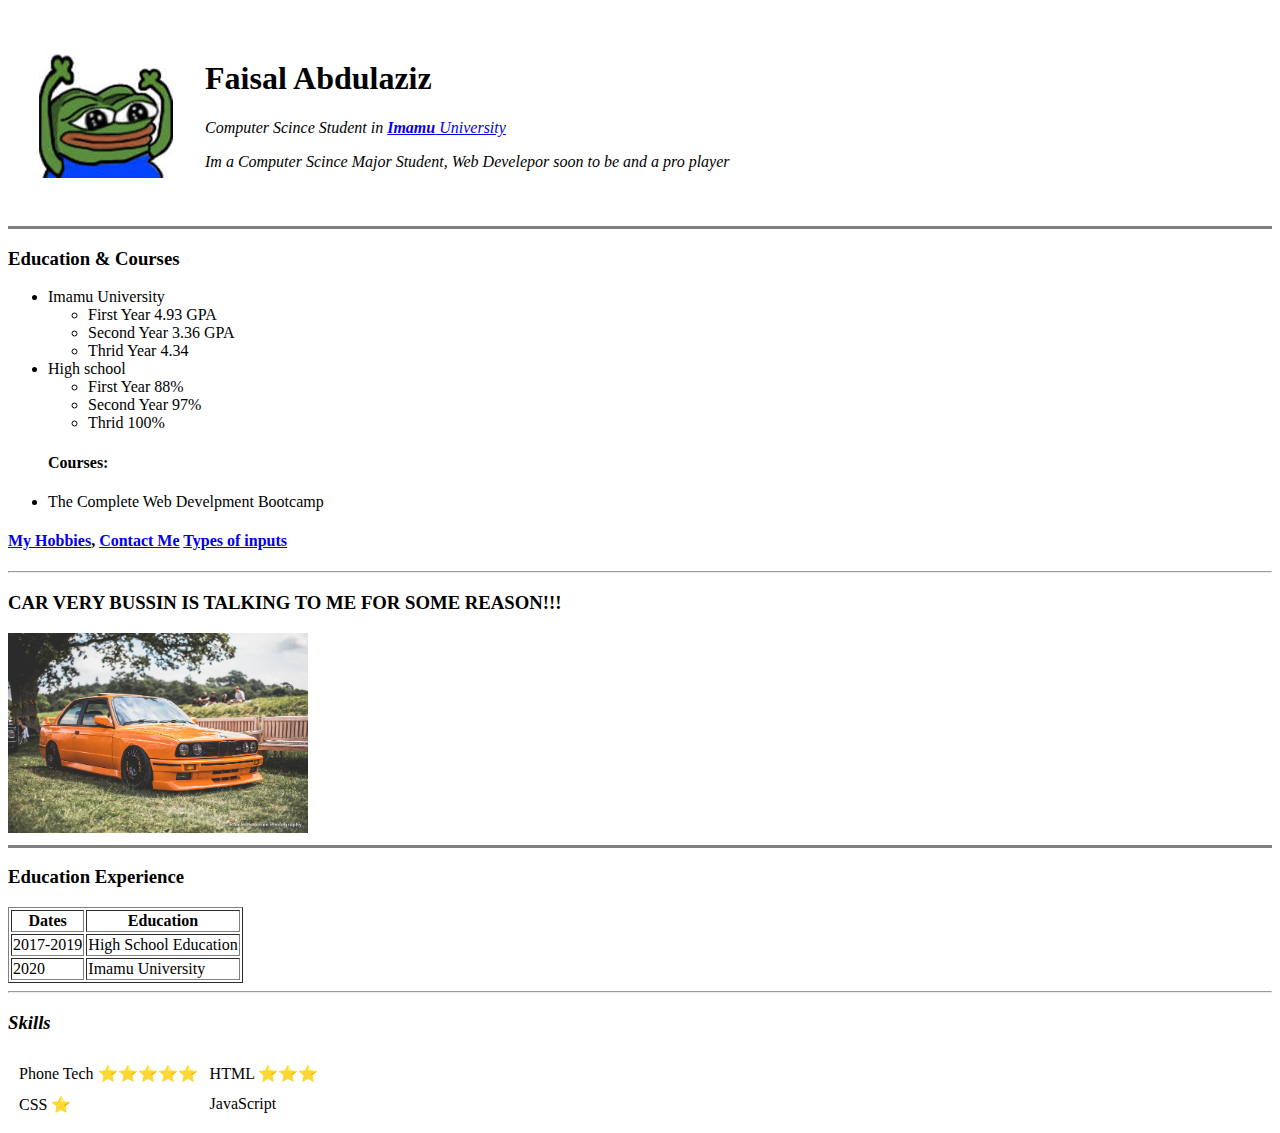
==== index.html @ 0d48f2e2 "add initial CV website" ====
<!DOCTYPE html>
<html>
  <head>
    <meta charset="utf-8">
    <title>Faisal Personal Site</title>
  </head>
  <body>
    <table cellspacing="30">
      <tr>
        <td><img src="images/HYPERS.jpg" alt="cute pepo happy"></td>
        <td>
          <h1>Faisal Abdulaziz</h1>
        <p><em>Computer Scince Student in <a href="https://imamu.edu.sa/en/Pages/default.aspx"><strong>Imamu</strong> University</a><em></p>
        <p> Im a Computer Scince Major Student, Web Develepor soon to be and a pro player</p>
        </td>
      </tr>
    </table>

    <hr size="3" noshade>
    <h3>Education & Courses</h3>
    <ul><!-- this is an unorderd list -->
      <li>Imamu University<ul>
        <li>First Year 4.93 GPA</li>
        <li>Second Year 3.36 GPA</li>
        <li>Thrid Year 4.34</li>
      </ul></li>
      <li>High school <ul>
        <li>First Year 88%</li>
        <li>Second Year 97%</li>
        <li>Thrid 100%</li>
      </ul></li>
      <h4>Courses:</h4>
      <li>The Complete Web Develpment Bootcamp</li>

    </ul>
  <h4><a href="hobbies.html"> My Hobbies</a>, <a href="CONTACT.html">Contact Me</a>  <a href="inputs.html">Types of inputs</a></h4>

<hr>
<h3>CAR VERY BUSSIN IS TALKING TO ME FOR SOME REASON!!!</h3>
<img src="images/orange E30 sick.jpg" width="300" hight="300">

<hr size="3" noshade>
<h3>Education Experience</h3>
<table border="1">
  <thead>
    <th>Dates</th>
    <th>Education</th>
  </thead>
  <tbody>
    <tr>
      <td>2017-2019</td>
      <td>High School Education</td>
    </tr>
    <tr>
      <td>2020</td>
      <td>Imamu University</td>
    </tr>
  </tbody>
</table>

<hr>

<h3><em>Skills</em></h3>

<table cellspacing="10">

<tbody>
  <tr>
    <td>Phone Tech ⭐⭐⭐⭐⭐</td>
    <td>HTML ⭐⭐⭐</td>
  </tr>
  <tr>
    <td>CSS ⭐</td>
    <td>JavaScript  </td>
  </tr>


  </tbody>

</table>


  </body>
</html>
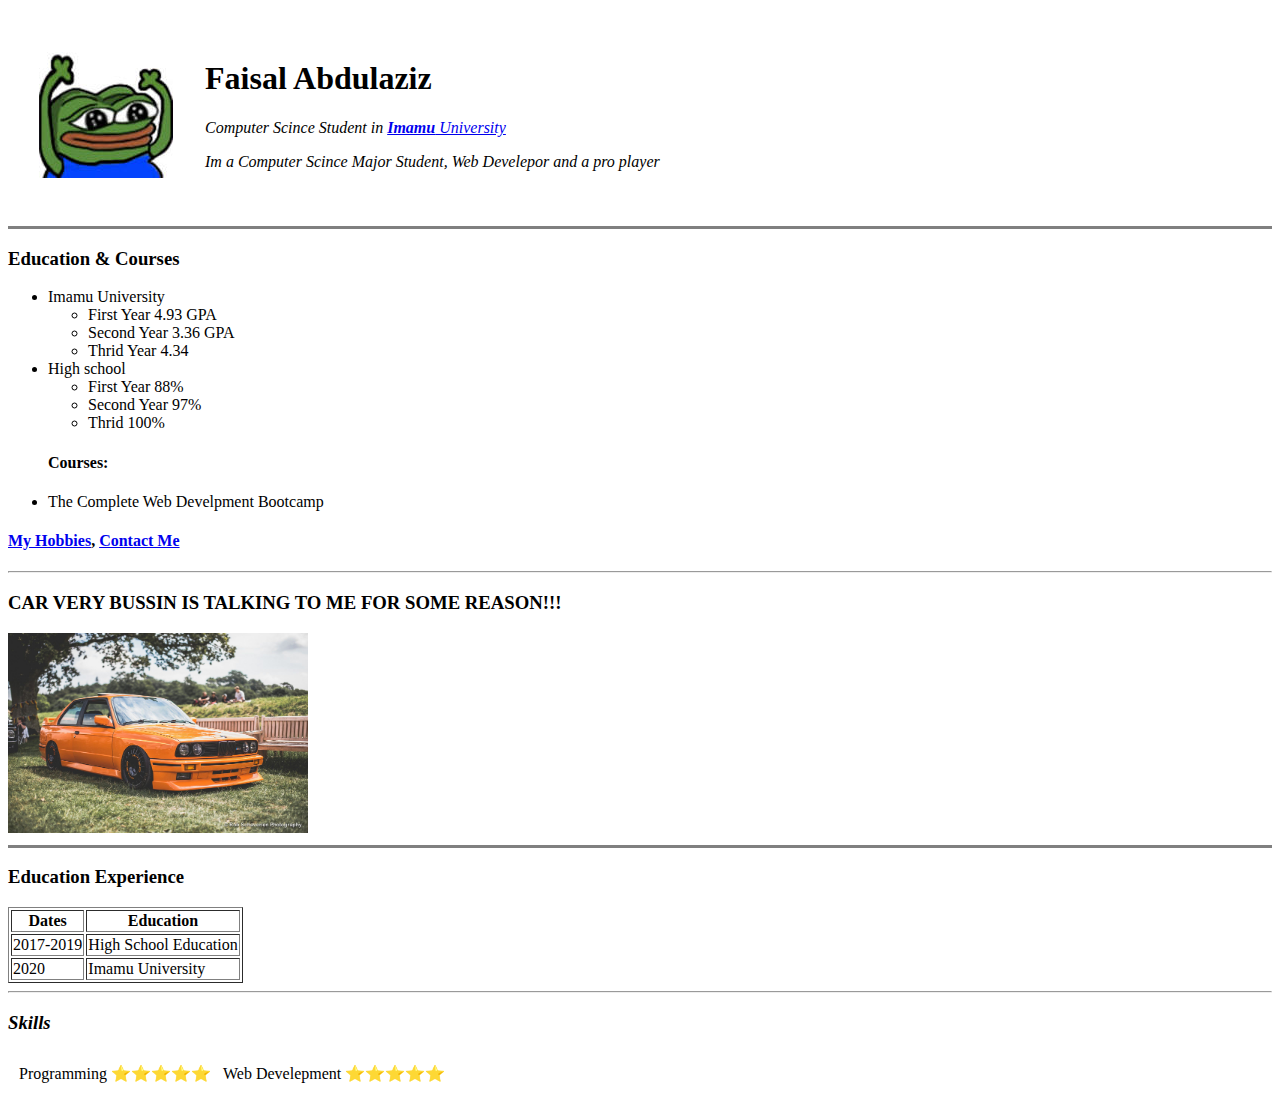
==== commit 2316eced: "change on index" ====
--- a/index.html
+++ b/index.html
@@ -11,7 +11,7 @@
         <td>
           <h1>Faisal Abdulaziz</h1>
         <p><em>Computer Scince Student in <a href="https://imamu.edu.sa/en/Pages/default.aspx"><strong>Imamu</strong> University</a><em></p>
-        <p> Im a Computer Scince Major Student, Web Develepor soon to be and a pro player</p>
+        <p> Im a Computer Scince Major Student, Web Develepor and a pro player</p>
         </td>
       </tr>
     </table>
@@ -33,7 +33,7 @@
       <li>The Complete Web Develpment Bootcamp</li>
 
     </ul>
-  <h4><a href="hobbies.html"> My Hobbies</a>, <a href="CONTACT.html">Contact Me</a>  <a href="inputs.html">Types of inputs</a></h4>
+  <h4><a href="hobbies.html"> My Hobbies</a>, <a href="CONTACT.html">Contact Me</a>  </h4>
 
 <hr>
 <h3>CAR VERY BUSSIN IS TALKING TO ME FOR SOME REASON!!!</h3>
@@ -66,13 +66,10 @@
 
 <tbody>
   <tr>
-    <td>Phone Tech ⭐⭐⭐⭐⭐</td>
-    <td>HTML ⭐⭐⭐</td>
+    <td>Programming ⭐⭐⭐⭐⭐</td>
+    <td>Web Develepment ⭐⭐⭐⭐⭐</td>
   </tr>
-  <tr>
-    <td>CSS ⭐</td>
-    <td>JavaScript  </td>
-  </tr>
+
 
 
   </tbody>
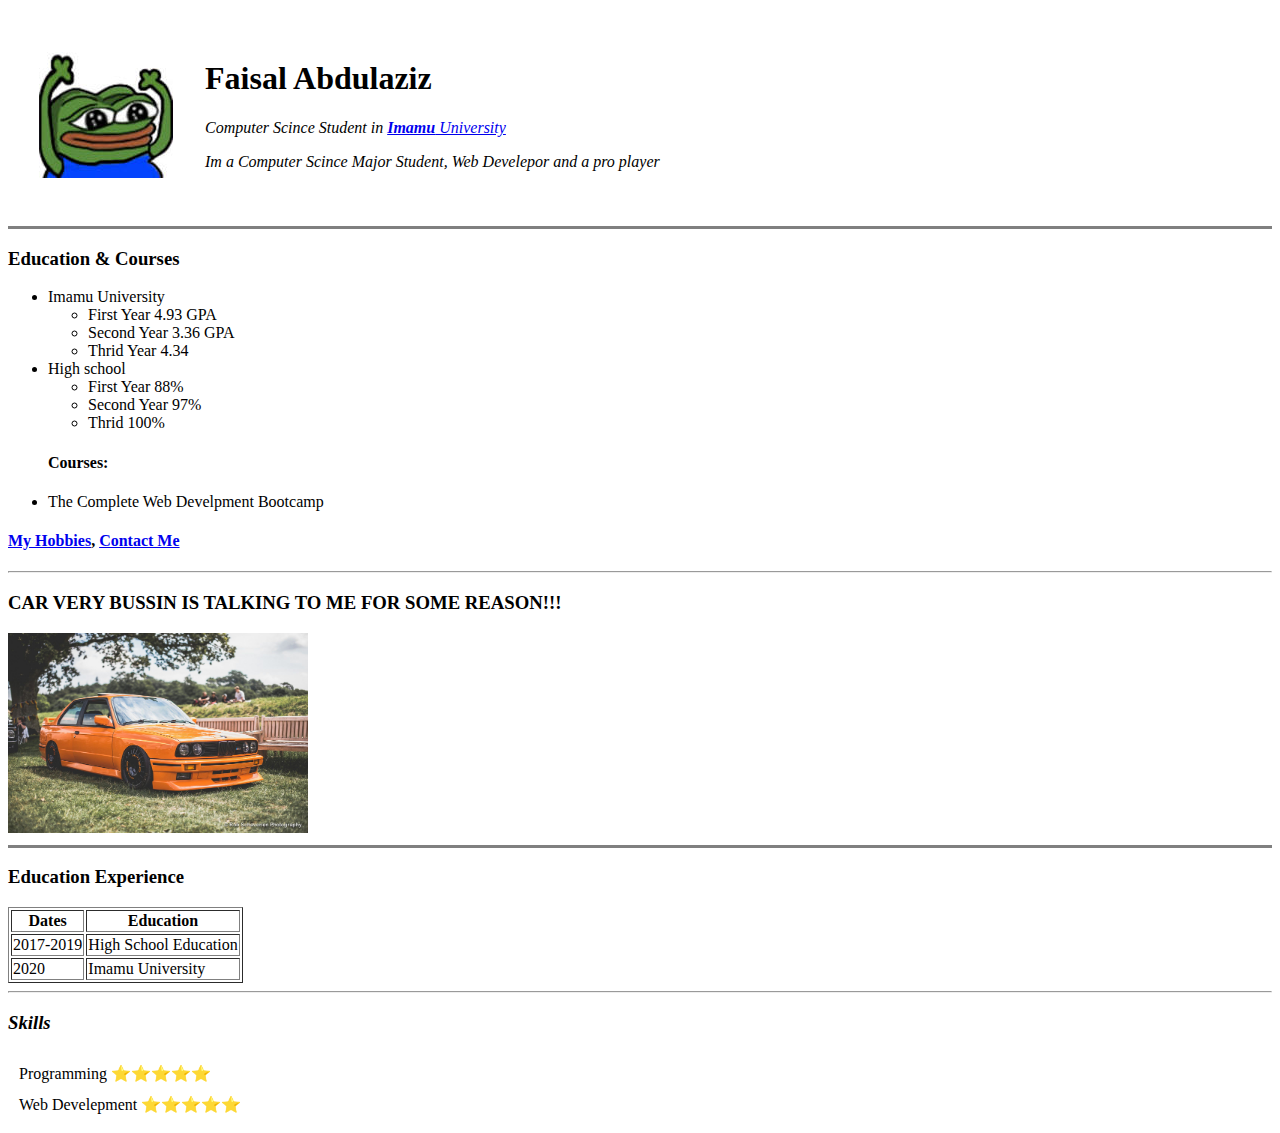
==== commit 9aa9c6b6: "Changes on index,,, skillz" ====
--- a/index.html
+++ b/index.html
@@ -67,9 +67,11 @@
 <tbody>
   <tr>
     <td>Programming ⭐⭐⭐⭐⭐</td>
-    <td>Web Develepment ⭐⭐⭐⭐⭐</td>
+    
+  </tr> 
+  <tr>
+  <td>Web Develepment ⭐⭐⭐⭐⭐</td>
   </tr>
-
 
 
   </tbody>
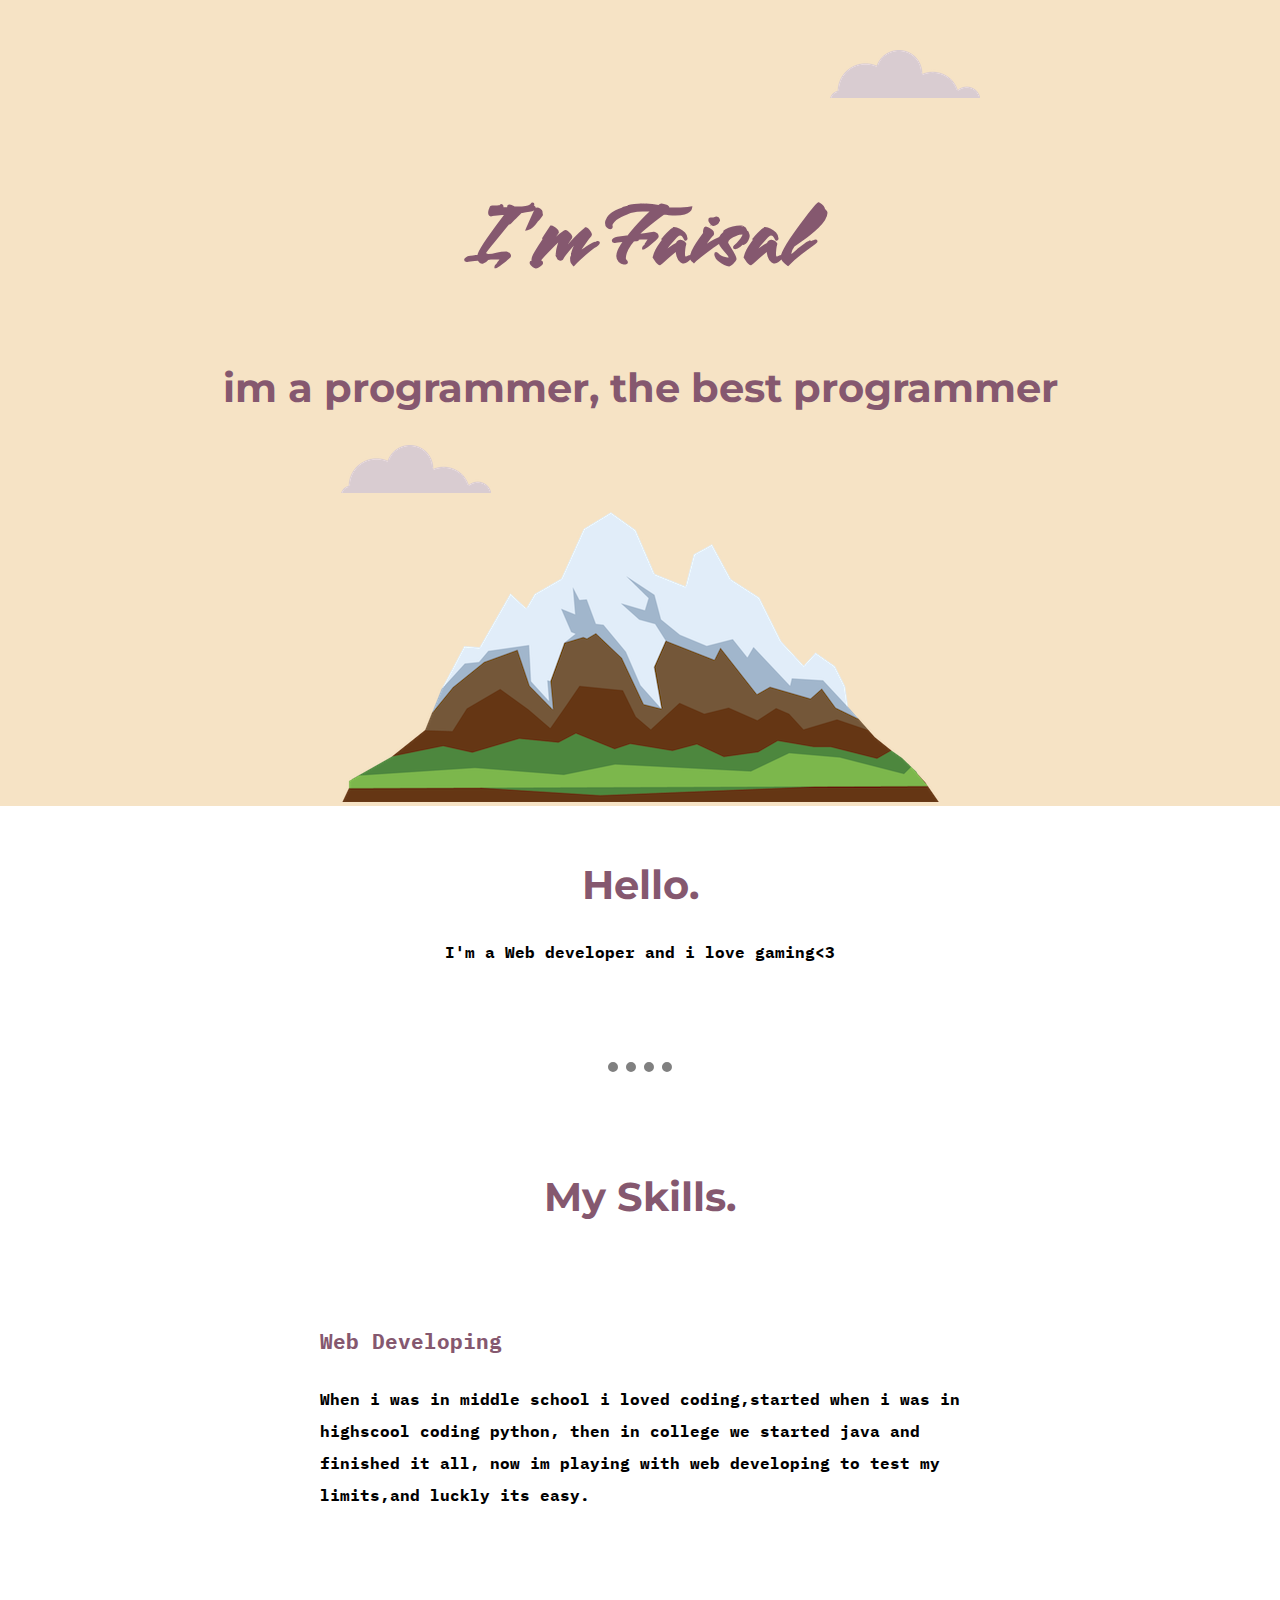
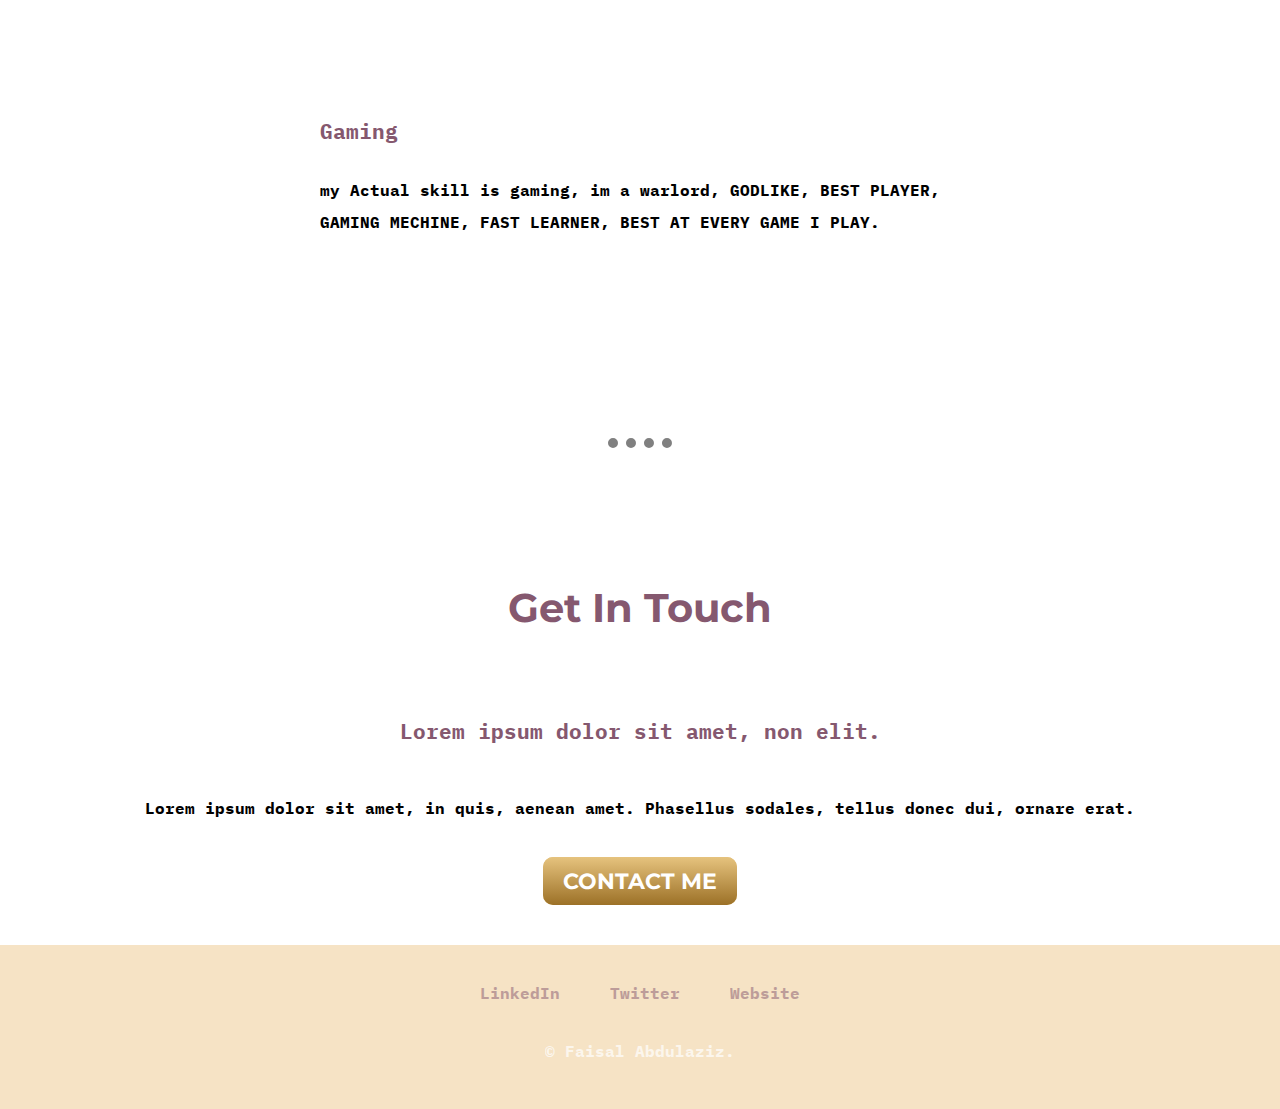
==== commit 57f303c8: "Add files via upload" ====
--- a/index.html
+++ b/index.html
@@ -1,83 +1,57 @@
 <!DOCTYPE html>
-<html>
+<html lang="en" dir="ltr">
   <head>
+    <link rel="stylesheet" href="css/styles.css">
+    <link rel="preconnect" href="https://fonts.googleapis.com">
+  <link rel="preconnect" href="https://fonts.gstatic.com" crossorigin>
+  <link href="https://fonts.googleapis.com/css2?family=IBM+Plex+Mono&family=IBM+Plex+Sans+Arabic:wght@500&family=Montserrat:ital,wght@1,100&family=Smooch&display=swap" rel="stylesheet">
     <meta charset="utf-8">
-    <title>Faisal Personal Site</title>
+    <title>Faisal Abdulaziz</title>
   </head>
   <body>
-    <table cellspacing="30">
-      <tr>
-        <td><img src="images/HYPERS.jpg" alt="cute pepo happy"></td>
-        <td>
-          <h1>Faisal Abdulaziz</h1>
-        <p><em>Computer Scince Student in <a href="https://imamu.edu.sa/en/Pages/default.aspx"><strong>Imamu</strong> University</a><em></p>
-        <p> Im a Computer Scince Major Student, Web Develepor and a pro player</p>
-        </td>
-      </tr>
-    </table>
-
-    <hr size="3" noshade>
-    <h3>Education & Courses</h3>
-    <ul><!-- this is an unorderd list -->
-      <li>Imamu University<ul>
-        <li>First Year 4.93 GPA</li>
-        <li>Second Year 3.36 GPA</li>
-        <li>Thrid Year 4.34</li>
-      </ul></li>
-      <li>High school <ul>
-        <li>First Year 88%</li>
-        <li>Second Year 97%</li>
-        <li>Thrid 100%</li>
-      </ul></li>
-      <h4>Courses:</h4>
-      <li>The Complete Web Develpment Bootcamp</li>
-
-    </ul>
-  <h4><a href="hobbies.html"> My Hobbies</a>, <a href="CONTACT.html">Contact Me</a>  </h4>
-
-<hr>
-<h3>CAR VERY BUSSIN IS TALKING TO ME FOR SOME REASON!!!</h3>
-<img src="images/orange E30 sick.jpg" width="300" hight="300">
-
-<hr size="3" noshade>
-<h3>Education Experience</h3>
-<table border="1">
-  <thead>
-    <th>Dates</th>
-    <th>Education</th>
-  </thead>
-  <tbody>
-    <tr>
-      <td>2017-2019</td>
-      <td>High School Education</td>
-    </tr>
-    <tr>
-      <td>2020</td>
-      <td>Imamu University</td>
-    </tr>
-  </tbody>
-</table>
-
-<hr>
-
-<h3><em>Skills</em></h3>
-
-<table cellspacing="10">
-
-<tbody>
-  <tr>
-    <td>Programming ⭐⭐⭐⭐⭐</td>
-    
-  </tr> 
-  <tr>
-  <td>Web Develepment ⭐⭐⭐⭐⭐</td>
-  </tr>
+    <div class="top-container">
+<img class="top-cloud" src="images/cloud.png" alt="">
+          <h1 class="my_name">I'm Faisal</h1>
+          <h2>im a programmer, the best programmer</h2>
+<img class="bottom-cloud" src="images/cloud.png" alt="">
+          <img src="images/mountain.png" alt="">
+    </div>
+    <div class="middle-container">
+      <div class="profile">
+        <img src="https://images-na.ssl-images-amazon.com/images/I/41IKUdeGY7L._SR600%2C315_PIWhiteStrip%2CBottomLeft%2C0%2C35_SCLZZZZZZZ_FMpng_BG255%2C255%2C255.jpg" alt="">
+        <h2>Hello.</h2>
+        <p>I'm a Web developer and i love gaming<3</p>
+      </div>
+      <hr>
+      <div class="skills">
+        <h2>My Skills.</h2>
+        <div class="skill-row">
+          <img class="code-img" src="https://cdn-icons-png.flaticon.com/512/1005/1005141.png" alt="">
+          <h3>Web Developing</h3>
+          <p class="photo-description-cl">When i was in middle school i loved coding,started when i was in highscool coding python, then in college we started java and finished it all, now im playing with web developing to test my limits,and luckly its easy.</p>
+        </div>
+        <div class="skill-row">
+          <img class="stars-img" src="https://cdn-icons.flaticon.com/png/512/2314/premium/2314909.png?token=exp=1656932600~hmac=b1b986393be0b9cd2e56c3580f902b35" alt="">
+          <h3>Gaming</h3>
+          <p class="photo-description-cr">my Actual skill is gaming, im a warlord, GODLIKE, BEST PLAYER, GAMING MECHINE, FAST LEARNER, BEST AT EVERY GAME I PLAY.</p>
+        </div>
+      </div>
+      <hr>
+      <div class="contact-me">
+        <h2>Get In Touch</h2>
+        <h3>Lorem ipsum dolor sit amet, non elit.</h3>
+        <p>Lorem ipsum dolor sit amet, in quis, aenean amet. Phasellus sodales, tellus donec dui, ornare erat.</p>
+        <a class="btn" href="mailto:name@email.com">CONTACT ME</a>
+      </div>
+    </div>
 
 
-  </tbody>
-
-</table>
-
+    <div class="bottom-container">
+      <a class="footer-link" href="https://www.linkedin.com/">LinkedIn       </a>
+      <a class="footer-link" href="https://twitter.com/">    Twitter </a>
+      <a class="footer-link" href="https://www.appbrewery.co/">Website</a>
+      <p class="caption">© Faisal Abdulaziz.</p>
+    </div>
 
   </body>
 </html>
--- a/css/styles.css
+++ b/css/styles.css
@@ -0,0 +1,160 @@
+.skill-row {
+  width: 50%;
+  margin: 100px auto 200px auto;
+  line-height: 2;
+  text-align: left;
+}
+hr{
+  border-style: none;
+  border-top-style: dotted;
+  border-color: gray;
+  border-width:10px;
+  width: 5%;
+  margin-top: 100px;
+  margin-bottom: 100px;
+}
+.code-img{
+  width: 25%;
+  margin-right: 30px;
+  float:left;
+}
+.stars-img{
+  width: 25%;
+  float: right;
+  margin-left: 30px;
+}
+.skills {}
+
+.my_name {
+  color: #85586F;
+  font-size: 5.625rem;
+  margin: 50px auto 0 auto;
+  font-family: 'Smooch', cursive;
+  line-height: 2;
+}
+
+.btn {
+  background: #e6c37e;
+    background-image: -webkit-linear-gradient(top, #e6c37e, #9c7127);
+    background-image: -moz-linear-gradient(top, #e6c37e, #9c7127);
+    background-image: -ms-linear-gradient(top, #e6c37e, #9c7127);
+    background-image: -o-linear-gradient(top, #e6c37e, #9c7127);
+    background-image: linear-gradient(to bottom, #e6c37e, #9c7127);
+  -webkit-border-radius: 11;
+  -moz-border-radius: 11;
+  border-radius: 10px;
+  padding: 10px 20px 10px 20px;
+  text-decoration: none;
+  font-weight: bold;
+  color: white;
+  font-size: 1.4rem;
+  font-family: 'Montserrat', sans-serif;
+
+}
+
+.btn:hover {
+  background: #3cb0fd;
+  background-image: -webkit-linear-gradient(top, #3cb0fd, #3498db);
+  background-image: -moz-linear-gradient(top, #3cb0fd, #3498db);
+  background-image: -ms-linear-gradient(top, #3cb0fd, #3498db);
+  background-image: -o-linear-gradient(top, #3cb0fd, #3498db);
+  background-image: linear-gradient(to bottom, #3cb0fd, #3498db);
+  text-decoration: none;
+}
+.contact-me{
+  line-height: 3;
+  margin: 30px;
+}
+.caption{
+  opacity: 70%;
+  color:white;
+  margin: 2rem;
+}
+h2 {
+  font-weight: bold;
+  color: #85586F;
+  font-size: 2.5rem;
+  font-family: 'Montserrat', sans-serif;
+}
+
+h3 {
+  font-size: 1.3rem;
+  color: #85586F;
+
+}
+
+.footer-link{
+  opacity: 50%;
+  line-height: 2;
+  text-decoration: none;
+  color: #85586F;
+  margin: 10px 20px;
+}
+.footer-link:hover{
+  color: black;
+}
+
+body {
+  font-family: 'IBM Plex Mono', sans-serif;
+  margin: 0;
+  text-align: center;
+font-weight: bold;
+}
+
+.top-container {
+  background-color: #F6E3C5;
+  position: relative;
+  padding-top: 100px;
+
+}
+
+.middle-container {}
+
+.bottom-container {
+  background-color: #F6E3C5;
+  width: 100%;
+padding:2rem 1rem 1rem 0;
+text-align: center;
+
+
+}
+
+span {
+  text-decoration: underline;
+}
+
+.bottom-cloud {
+  position: absolute;
+}
+
+.top-cloud {
+  position: absolute;
+  right: 300px;
+  top: 50px;
+}
+
+/*
+
+.top-container{
+  background-color: #C7D36F;
+  height: 200px;
+  width: 200px;
+  border:10px solid;
+  padding: 20px
+
+
+}
+.middle-container{
+  height: 200px;
+  width: 200px;
+  margin-left: 260px;
+  background-color: blue;
+border: 20px solid;
+}
+.bottom-container{
+  height: 200px;
+  width: 200px;
+  margin-left: 500px;
+  background-color: red;
+  border: 10px solid;
+} */
